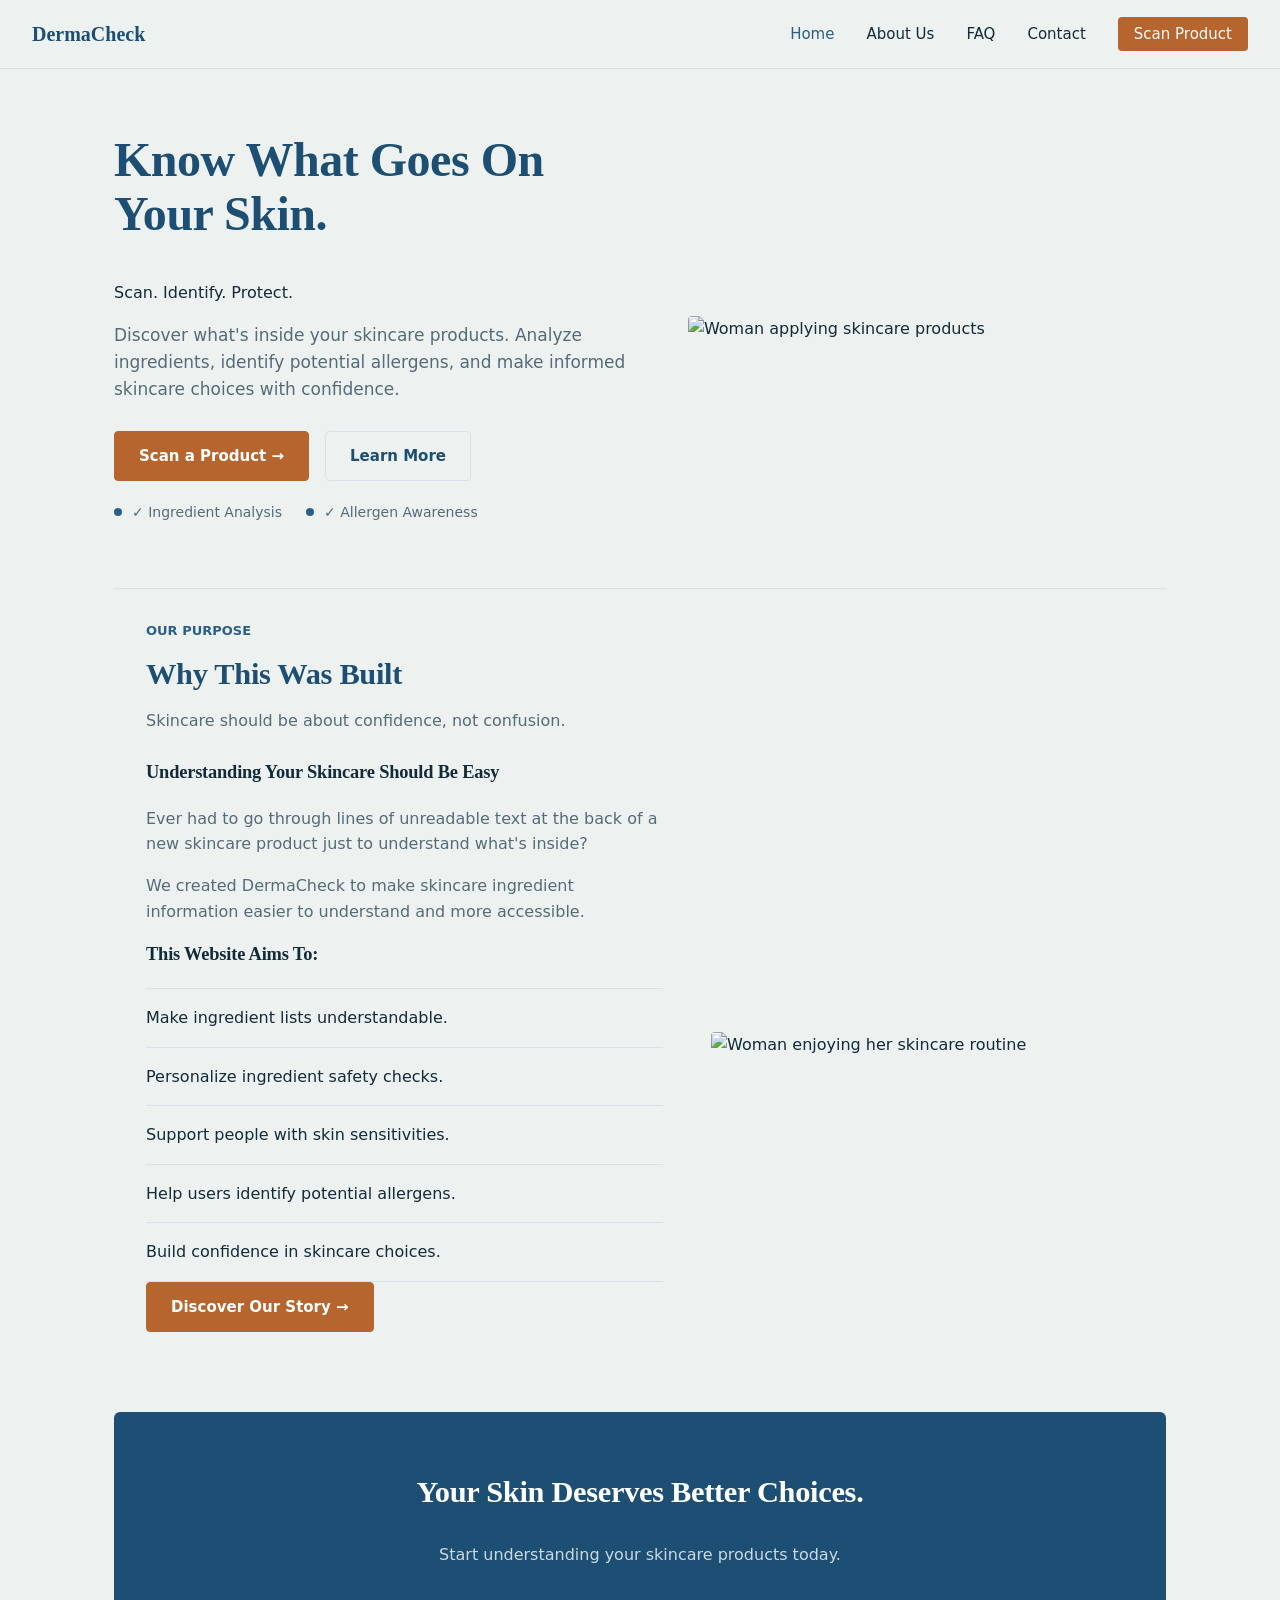
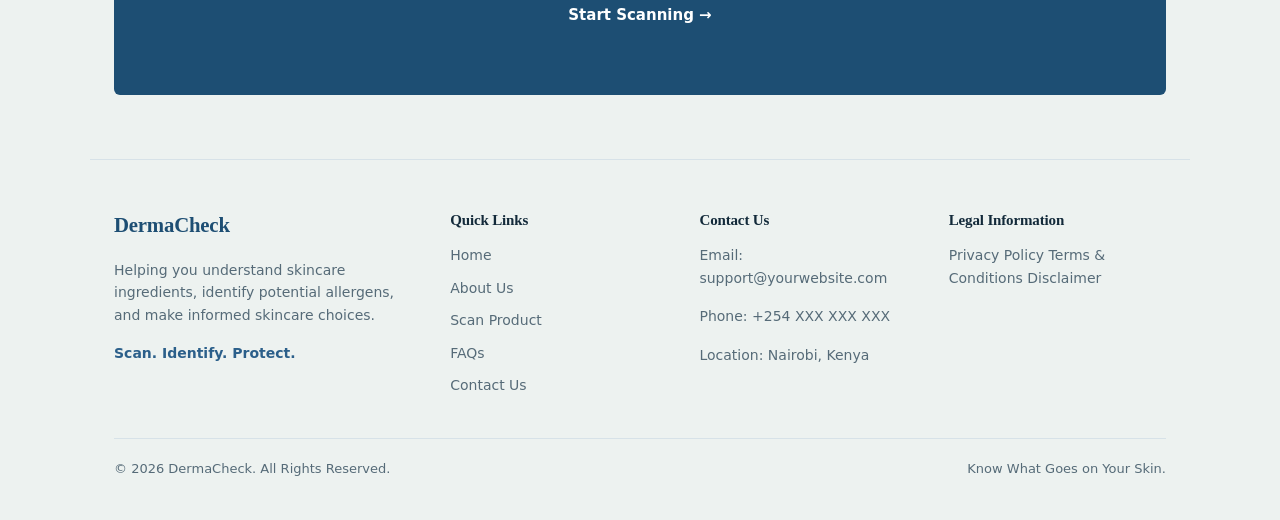
==== index.html @ c4ef2c35 "start project" ====
<!DOCTYPE html>
<html lang="en">
<head>
    <meta charset="UTF-8">
    <meta name="viewport" content="width=device-width, initial-scale=1.0">

    <meta name="description" content="DermaCheck helps you understand skincare ingredients and identify potential allergens.">
    <meta name="theme-color" content="#244d3c">

    <title>DermaCheck | Scan. Identify. Protect.</title>

    <link rel="icon" href="data:,">
    <link rel="stylesheet" href="style.css">
</head>

<body>

    <!-- Navigation -->
    <nav class="navbar">
        <a href="index.html" class="navbar__logo">DermaCheck</a>

        <button class="navbar__toggle"
                aria-label="Open navigation menu"
                aria-expanded="false"
                aria-controls="navbar-links">
            ☰
        </button>

        <ul class="navbar__links" id="navbar-links">
            <li><a href="index.html" class="active">Home</a></li>
            <li><a href="about_us.html">About Us</a></li>
            <li><a href="#faq">FAQ</a></li>
            <li><a href="#contact">Contact</a></li>
            <li><a href="scanner.html" class="nav-button">Scan Product</a></li>
        </ul>
    </nav>

    <main>

        <!-- Hero Section -->
        <section class="hero">
            <div class="hero__content">
                <h1>
                    Know What Goes
                    <span>On Your Skin.</span>
                </h1>

                <p class="hero__slogan">
                    Scan. Identify. Protect.
                </p>

                <p class="hero__description">
                    Discover what's inside your skincare products.
                    Analyze ingredients, identify potential allergens,
                    and make informed skincare choices with confidence.
                </p>

                <div class="hero__buttons">
                    <a href="scanner.html" class="btn btn-primary">
                        Scan a Product →
                    </a>

                    <a href="about_us.html" class="btn btn-secondary">
                        Learn More
                    </a>
                </div>

                <div class="hero__features">
                    <span>✓ Ingredient Analysis</span>
                    <span>✓ Allergen Awareness</span>
                </div>

            </div>

            <div class="hero__image">
                <img
                    src="https://images.unsplash.com/photo-1785581778868-79100f7fe56c?q=80&w=870&auto=format&fit=crop"
                    alt="Woman applying skincare products"
                    fetchpriority="high">
            </div>
        </section>


        <!-- Why This Was Built -->
        <section class="why-section" id="about">

            <div class="section-heading">
                <span class="section-tag">OUR PURPOSE</span>

                <h2>Why This Was Built</h2>

                <p>
                    Skincare should be about confidence, not confusion.
                </p>
            </div>

            <div class="purpose-card">

                <div class="purpose-content">

                    <h3>Understanding Your Skincare Should Be Easy</h3>

                    <p>
                        Ever had to go through lines of unreadable text
                        at the back of a new skincare product just to
                        understand what's inside?
                    </p>

                    <p>
                        We created DermaCheck to make skincare ingredient
                        information easier to understand and more accessible.
                    </p>

                    <h3>This Website Aims To:</h3>

                    <ul class="purpose-list">
                        <li>Make ingredient lists understandable.</li>
                        <li>Personalize ingredient safety checks.</li>
                        <li>Support people with skin sensitivities.</li>
                        <li>Help users identify potential allergens.</li>
                        <li>Build confidence in skincare choices.</li>
                    </ul>

                    <a href="about_us.html" class="btn btn-primary">
                        Discover Our Story →
                    </a>

                </div>

                <div class="purpose-image">
                    <img
                        src="https://images.unsplash.com/photo-1785581778868-79100f7fe56c?q=80&w=870&auto=format&fit=crop"
                        alt="Woman enjoying her skincare routine"
                        loading="lazy">
                </div>

            </div>
        </section>


        <!-- Call to Action -->
        <section class="cta-section">
            <h2>Your Skin Deserves Better Choices.</h2>

            <p>
                Start understanding your skincare products today.
            </p>

            <a href="scanner.html" class="btn cta-button">
                Start Scanning →
            </a>
        </section>

    </main>


    <!-- Footer -->
    <footer class="footer" id="contact">

        <div class="footer-container">

            <div class="footer-about">
                <h2>DermaCheck</h2>

                <p>
                    Helping you understand skincare ingredients,
                    identify potential allergens, and make
                    informed skincare choices.
                </p>

                <p class="footer-slogan">
                    Scan. Identify. Protect.
                </p>
            </div>


            <div class="footer-links">
                <h3>Quick Links</h3>
              <ul>                
                <li><a href="index.html">Home</a></li>
                <li><a href="about_us.html">About Us</a></li>
                <li><a href="scanner.html">Scan Product</a></li>
                <li><a href="#faq">FAQs</a></li>
                <li><a href="contact.html">Contact Us</a></li>
              </ul>
            </div>


            <div class="footer-contact">
                <h3>Contact Us</h3>

                <p>Email: support@yourwebsite.com</p>
                <p>Phone: +254 XXX XXX XXX</p>
                <p>Location: Nairobi, Kenya</p>
            </div>


            <div class="footer-legal">
                <h3>Legal Information</h3>

                <a href="privacy.html">Privacy Policy</a>
                <a href="terms.html">Terms & Conditions</a>
                <a href="disclaimer.html">Disclaimer</a>
            </div>

        </div>

        <div class="footer-bottom">

            <p>
                &copy; 2026 DermaCheck. All Rights Reserved.
            </p>

            <p>
                Know What Goes on Your Skin.
            </p>

        </div>

    </footer>


    <script src="app.js"></script>

</body>
</html>
---- style.css ----
/* DermaCheck — blue-led palette, label/ingredient-list layout motif. */

:root {
  --paper: #EDF2F0;
  --ink: #132A3A;
  --deep: #1D4E73;
  --blue: #2B5F8A;
  --bone: #D7E2E8;
  --muted: #566B78;
  --clay: #B5652D;
  --clay-dark: #8F4E21;
  --ok: #1e6b3a;
  --error: #a4161a;
  --focus: #1a5fb4;
}

* {
  box-sizing: border-box;
}

body {
  margin: 0;
  font-family: 'Inter', system-ui, sans-serif;
  line-height: 1.6;
  background: var(--paper);
  color: var(--ink);
}

h1, h2, h3 {
  font-family: 'Fraunces', 'Source Serif 4', Georgia, serif;
  color: var(--deep);
  font-weight: 600;
  letter-spacing: -0.01em;
  margin-top: 0;
}

h1 { font-size: clamp(2.1rem, 4.5vw, 3rem); line-height: 1.12; }
h2 { font-size: clamp(1.5rem, 3vw, 1.9rem); }
h3 { font-size: 1.15rem; color: var(--ink); }

p { margin: 0 0 1rem; }

a { color: var(--blue); }

/* Hidden until a keyboard user presses Tab */
.skip-link {
  position: absolute;
  left: -999px;
  top: 0;
  background: #fff;
  color: var(--deep);
  padding: 0.75rem 1rem;
  z-index: 2000;
}

.skip-link:focus {
  left: 1rem;
  top: 1rem;
}

/* Keyboard users must always see where they are */
a:focus-visible,
button:focus-visible,
input:focus-visible,
select:focus-visible {
  outline: 3px solid var(--focus);
  outline-offset: 2px;
}

/* ---------- Navbar ---------- */

.navbar {
  display: flex;
  align-items: center;
  justify-content: space-between;
  padding: 18px 32px;
  background: var(--paper);
  border-bottom: 1px solid var(--bone);
  position: sticky;
  top: 0;
  z-index: 1000;
}

.navbar__logo {
  font-family: 'Fraunces', serif;
  font-size: 20px;
  font-weight: 600;
  color: var(--deep);
  text-decoration: none;
}

.navbar__links {
  display: flex;
  align-items: center;
  gap: 32px;
  list-style: none;
  margin: 0;
  padding: 0;
}

.navbar__links a {
  text-decoration: none;
  color: var(--ink);
  font-size: 15px;
  font-weight: 500;
}

.navbar__links a:hover,
.navbar__links a.active {
  color: var(--blue);
}

.navbar__links a.nav-button {
  background: var(--clay);
  color: #fff;
  padding: 8px 16px;
  border-radius: 4px;
}

.navbar__links a.nav-button:hover {
  background: var(--clay-dark);
  color: #fff;
}

.navbar__toggle {
  display: none;
  background: none;
  border: none;
  font-size: 24px;
  cursor: pointer;
  color: var(--ink);
}

@media (max-width: 768px) {
  .navbar__links {
    display: none;
    position: absolute;
    top: 64px;
    left: 0;
    right: 0;
    background: var(--paper);
    flex-direction: column;
    align-items: center;
    gap: 16px;
    padding: 24px 0;
    border-bottom: 1px solid var(--bone);
  }

  .navbar__links.active {
    display: flex;
  }

  .navbar__toggle {
    display: block;
  }
}

/* ---------- Layout shell ---------- */

main, footer {
  max-width: 1100px;
  margin: 0 auto;
  padding: 0 24px;
}

/* ---------- Hero ---------- */

.hero {
  display: grid;
  grid-template-columns: 1.1fr 1fr;
  gap: 48px;
  align-items: center;
  padding: 64px 0;
}

.hero__highlight {
  color: var(--blue);
}

.hero__description {
  color: var(--muted);
  font-size: 17px;
  max-width: 34rem;
}

.hero__image img {
  width: 100%;
  height: auto;
  border-radius: 4px;
  display: block;
}

.hero__buttons {
  display: flex;
  align-items: center;
  gap: 16px;
  margin: 28px 0 20px;
  flex-wrap: wrap;
}

.btn {
  display: inline-block;
  padding: 12px 24px;
  border-radius: 4px;
  text-decoration: none;
  font-size: 15px;
  font-weight: 600;
  transition: background-color 0.2s ease, color 0.2s ease, border-color 0.2s ease;
}

.btn-primary {
  background: var(--clay);
  color: #fff;
  border: 1px solid var(--clay);
}

.btn-primary:hover {
  background: var(--clay-dark);
  border-color: var(--clay-dark);
}

.btn-secondary {
  background: transparent;
  color: var(--deep);
  border: 1px solid var(--bone);
}

.btn-secondary:hover {
  border-color: var(--blue);
  color: var(--blue);
}


.hero__features {
  display: flex;
  gap: 24px;
  flex-wrap: wrap;
}

.hero__features span {
  color: var(--muted);
  font-size: 14px;
  font-weight: 500;
  padding-left: 18px;
  position: relative;
}

.hero__features span::before {
  content: '';
  position: absolute;
  left: 0;
  top: 0.45em;
  width: 8px;
  height: 8px;
  border-radius: 50%;
  background: var(--blue);
}

@media (max-width: 768px) {
  .hero {
    grid-template-columns: 1fr;
    padding: 40px 0;
  }
  .hero__image { order: -1; }
}

/* ---------- Why this was built ---------- */

.why-section {
  padding: 48px 0 64px;
  border-top: 1px solid var(--bone);
}

.section-tag {
  display: block;
  color: var(--blue);
  font-size: 13px;
  font-weight: 600;
  margin-bottom: 8px;
}

.purpose-card {
  display: grid;
  grid-template-columns: 1.1fr 0.9fr;
  gap: 48px;
  align-items: center;
  margin-bottom: 48px;
}

.purpose-content p {
  color: var(--muted);
}

.link-arrow {
  display: inline-block;
  color: var(--deep);
  font-weight: 600;
  text-decoration: none;
  border-bottom: 1px solid var(--blue);
  padding-bottom: 2px;
}

.link-arrow:hover { color: var(--blue); }

.purpose-image img {
  width: 100%;
  height: auto;
  border-radius: 4px;
  display: block;
}

@media (max-width: 768px) {
  .purpose-card {
    grid-template-columns: 1fr;
  }
  .purpose-image { order: -1; }
}

/* List styled like an ingredient label, not a card grid */
.purpose-list-wrap {
  max-width: 640px;
}

.purpose-list {
  list-style: none;
  margin: 16px 0 0;
  padding: 0;
}

.purpose-list li {
  display: flex;
  align-items: baseline;
  gap: 20px;
  padding: 16px 0;
  border-bottom: 1px solid var(--bone);
  color: var(--ink);
}

.purpose-list li:first-child {
  border-top: 1px solid var(--bone);
}

.purpose-list__num {
  font-family: 'Fraunces', serif;
  color: var(--blue);
  font-size: 15px;
  min-width: 28px;
}

/* ---------- Call to action ---------- */

.cta-section {
  background: var(--deep);
  color: #fff;
  text-align: center;
  padding: 56px 24px;
  border-radius: 6px;
  margin: 0 auto 64px;
  max-width: 1100px;
}

.cta-section h2 {
  color: #fff;
}

.cta-section p {
  color: #CBD9E2;
  margin-bottom: 24px;
}

.cta-section .btn-primary {
  background: var(--clay);
  border-color: var(--clay);
}

.cta-section .btn-primary:hover {
  background: var(--clay-dark);
  border-color: var(--clay-dark);
}

.cta-section a{
  color: #fff;
}

.cta-section a:hover {
  color: #2B5F8A;
}
/* ---------- Footer ---------- */

.footer {
  border-top: 1px solid var(--bone);
  padding-top: 48px;
  padding-bottom: 24px;
  color: var(--muted);
  font-size: 14px;
}

.footer-container {
  display: grid;
  grid-template-columns: 1.4fr 1fr 1fr 1fr;
  gap: 32px;
  padding-bottom: 32px;
}

.footer h2 {
  font-size: 1.3rem;
}

.footer h3 {
  font-size: 15px;
  color: var(--ink);
  margin-bottom: 12px;
}

.footer-slogan {
  color: var(--blue);
  font-weight: 600;
}

.footer-links ul,
.footer-legal ul {
  list-style: none;
  margin: 0;
  padding: 0;
}

.footer-links li,
.footer-legal li {
  margin-bottom: 10px;
}

.footer-links a,
.footer-legal a,
.footer-bottom a {
  text-decoration: none;
  color: var(--muted);
  font-size: 14px;
}

.footer-links a:hover,
.footer-legal a:hover,
.footer-bottom a:hover {
  color: var(--blue);
}

.footer-bottom {
  border-top: 1px solid var(--bone);
  padding-top: 20px;
  display: flex;
  justify-content: space-between;
  flex-wrap: wrap;
  gap: 8px;
  font-size: 13px;
}

@media (max-width: 768px) {
  .footer-container {
    grid-template-columns: 1fr 1fr;
  }
}

@media (max-width: 500px) {
  .footer-container {
    grid-template-columns: 1fr;
  }
  .footer-bottom {
    flex-direction: column;
  }
}

/* ---------- Status messages (kept from original, re-themed) ---------- */

.status {
  min-height: 1.6em;
  font-weight: bold;
}

.status[data-kind='loading'],
.status[data-kind='empty'] {
  color: var(--muted);
}

.status[data-kind='ok'] {
  color: var(--ok);
}

.status[data-kind='error'] {
  color: var(--error);
}

#question {
  width: 100%;
  max-width: 32rem;
}

/* ---------- About page ---------- */

.page-header {
  max-width: 1100px;
  margin: 0 auto;
  padding: 56px 24px 32px;
}

.page-header__lede {
  color: var(--muted);
  font-size: 17px;
}

.about-intro {
  max-width: 1100px;
  margin: 0 auto;
  padding: 16px 24px 48px;
  display: grid;
  grid-template-columns: repeat(3, 1fr);
  gap: 32px;
}

.about-intro__item {
  border-left: 2px solid var(--blue);
  padding-left: 20px;
}

.about-intro__item h2 {
  font-size: 1.2rem;
  margin-bottom: 10px;
}

.about-intro__item .note {
  color: var(--muted);
  font-size: 14.5px;
}

@media (max-width: 860px) {
  .about-intro {
    grid-template-columns: 1fr;
  }
}

/* Why-choose-us section wrapper on this page (section itself, not .features-container) */
.why-choose-us {
  max-width: 1100px;
  margin: 0 auto;
  padding: 48px 24px;
  border-top: 1px solid var(--bone);
  text-align: left;
  background: none;
}

.section-heading {
  max-width: 640px;
  margin-bottom: 8px;
}

.section-heading h2 {
  margin: 6px 0 10px;
}

.section-heading p {
  color: var(--muted);
  margin: 0 0 24px;
}

.about-closing {
  max-width: 760px;
  margin: 0 auto;
  padding: 48px 24px 72px;
  text-align: center;
}

.about-closing p {
  color: var(--muted);
  font-style: italic;
  margin-bottom: 24px;
}

/* ---------- Why choose us: card grid ---------- */

.features-container {
  display: grid;
  grid-template-columns: repeat(4, 1fr);
  gap: 24px;
}

.feature-card {
  background: #fff;
  border: 1px solid var(--bone);
  border-radius: 8px;
  padding: 28px 22px;
  transition: border-color 0.2s ease, transform 0.2s ease;
}

.feature-card:hover {
  border-color: var(--blue);
  transform: translateY(-4px);
}

.feature-icon {
  width: 44px;
  height: 44px;
  border-radius: 50%;
  background: var(--paper);
  border: 1px solid var(--bone);
  display: flex;
  align-items: center;
  justify-content: center;
  font-size: 20px;
  margin-bottom: 16px;
}

.feature-card h3 {
  font-size: 17px;
  margin-bottom: 8px;
}

.feature-card p {
  color: var(--muted);
  font-size: 14px;
  margin-bottom: 0;
}

@media (max-width: 900px) {
  .features-container {
    grid-template-columns: repeat(2, 1fr);
  }
}

@media (max-width: 550px) {
  .features-container {
    grid-template-columns: 1fr;
  }
}

/* ---------- How it works ---------- */

.how-it-works {
  max-width: 1100px;
  margin: 0 auto;
  padding: 48px 24px 64px;
  text-align: center;
  border-top: 1px solid var(--bone);
}

.how-it-works__eyebrow {
  margin: 0;
  color: var(--blue);
  font-size: 13px;
  font-weight: 600;
}

.how-it-works__title {
  margin: 6px 0 0;
}

.steps {
  display: flex;
  align-items: flex-start;
  justify-content: center;
  margin-top: 40px;
  gap: 0;
}

.step {
  display: flex;
  flex-direction: column;
  align-items: center;
  text-align: center;
  width: 260px;
  gap: 12px;
}

.step__num {
  width: 48px;
  height: 48px;
  border-radius: 50%;
  display: flex;
  align-items: center;
  justify-content: center;
  font-family: 'Fraunces', serif;
  font-size: 19px;
  font-weight: 600;
  color: #fff;
  background: var(--deep);
  flex-shrink: 0;
}

.step__title {
  font-size: 17px;
  margin: 0;
}

.step__desc {
  font-size: 14px;
  color: var(--muted);
  margin: 0;
}

.connector {
  flex: 1;
  height: 1px;
  background: var(--bone);
  margin-top: 24px;
  min-width: 24px;
}

@media (max-width: 768px) {
  .steps {
    flex-direction: column;
    align-items: center;
    gap: 28px;
  }
  .connector {
    display: none;
  }
}

.why-section {
  padding: 2rem;
}
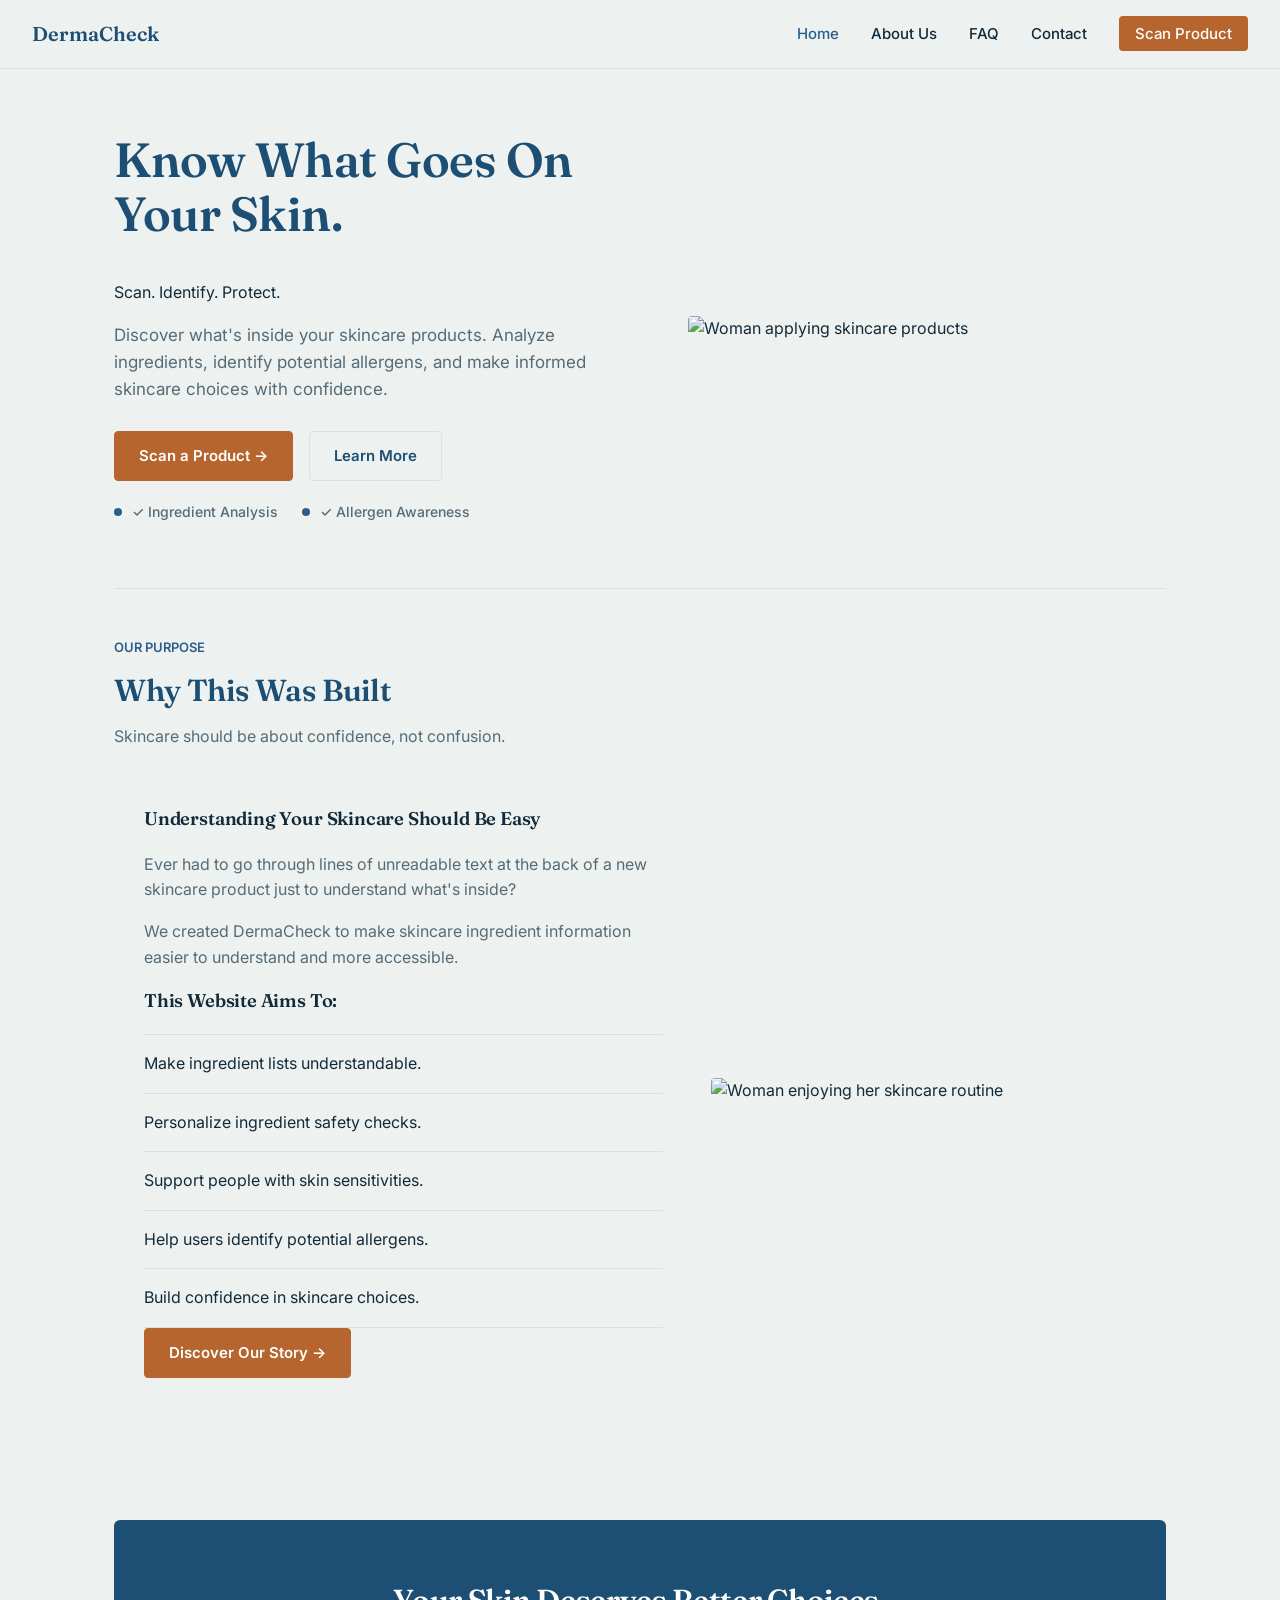
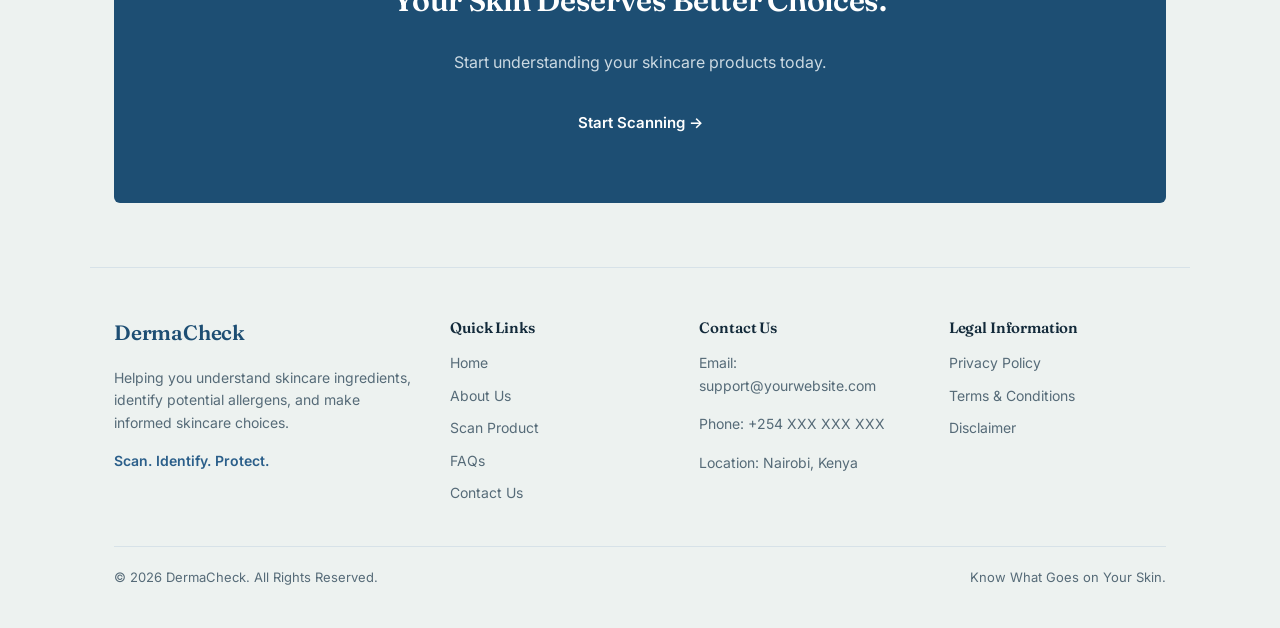
==== commit 31f13a47: "create the webpages" ====
--- a/index.html
+++ b/index.html
@@ -11,6 +11,9 @@
     <title>DermaCheck | Scan. Identify. Protect.</title>
 
     <link rel="icon" href="data:,">
+    <link rel="preconnect" href="https://fonts.googleapis.com">
+    <link rel="preconnect" href="https://fonts.gstatic.com" crossorigin>
+    <link href="https://fonts.googleapis.com/css2?family=Fraunces:wght@500;600&family=Inter:wght@400;500;600&display=swap" rel="stylesheet">
     <link rel="stylesheet" href="style.css">
 </head>
 
@@ -30,9 +33,9 @@
         <ul class="navbar__links" id="navbar-links">
             <li><a href="index.html" class="active">Home</a></li>
             <li><a href="about_us.html">About Us</a></li>
-            <li><a href="#faq">FAQ</a></li>
-            <li><a href="#contact">Contact</a></li>
-            <li><a href="scanner.html" class="nav-button">Scan Product</a></li>
+            <li><a href="faq.html">FAQ</a></li>
+            <li><a href="contacts.html">Contact</a></li>
+            <li><a href="scan_product.html" class="nav-button">Scan Product</a></li>
         </ul>
     </nav>
 
@@ -41,10 +44,7 @@
         <!-- Hero Section -->
         <section class="hero">
             <div class="hero__content">
-                <h1>
-                    Know What Goes
-                    <span>On Your Skin.</span>
-                </h1>
+                <h1>Know What Goes On Your Skin.</h1>
 
                 <p class="hero__slogan">
                     Scan. Identify. Protect.
@@ -57,7 +57,7 @@
                 </p>
 
                 <div class="hero__buttons">
-                    <a href="scanner.html" class="btn btn-primary">
+                    <a href="scan_product.html" class="btn btn-primary">
                         Scan a Product →
                     </a>
 
@@ -87,33 +87,19 @@
 
             <div class="section-heading">
                 <span class="section-tag">OUR PURPOSE</span>
-
                 <h2>Why This Was Built</h2>
-
-                <p>
-                    Skincare should be about confidence, not confusion.
-                </p>
-            </div>
-
+                <p> Skincare should be about confidence, not confusion.</p>
+            </div>
             <div class="purpose-card">
-
                 <div class="purpose-content">
-
                     <h3>Understanding Your Skincare Should Be Easy</h3>
-
                     <p>
                         Ever had to go through lines of unreadable text
                         at the back of a new skincare product just to
                         understand what's inside?
                     </p>
-
-                    <p>
-                        We created DermaCheck to make skincare ingredient
-                        information easier to understand and more accessible.
-                    </p>
-
+                    <p>We created DermaCheck to make skincare ingredient information easier to understand and more accessible.</p>
                     <h3>This Website Aims To:</h3>
-
                     <ul class="purpose-list">
                         <li>Make ingredient lists understandable.</li>
                         <li>Personalize ingredient safety checks.</li>
@@ -121,16 +107,12 @@
                         <li>Help users identify potential allergens.</li>
                         <li>Build confidence in skincare choices.</li>
                     </ul>
-
-                    <a href="about_us.html" class="btn btn-primary">
-                        Discover Our Story →
-                    </a>
-
+                    <a href="about_us.html" class="btn btn-primary">Discover Our Story →</a>
                 </div>
 
                 <div class="purpose-image">
                     <img
-                        src="https://images.unsplash.com/photo-1785581778868-79100f7fe56c?q=80&w=870&auto=format&fit=crop"
+                        src="https://images.unsplash.com/photo-1552046122-03184de85e08?w=600&auto=format&fit=crop&q=60&ixlib=rb-4.1.0&ixid=NHwxMjA3fDA%3D"
                         alt="Woman enjoying her skincare routine"
                         loading="lazy">
                 </div>
@@ -142,14 +124,8 @@
         <!-- Call to Action -->
         <section class="cta-section">
             <h2>Your Skin Deserves Better Choices.</h2>
-
-            <p>
-                Start understanding your skincare products today.
-            </p>
-
-            <a href="scanner.html" class="btn cta-button">
-                Start Scanning →
-            </a>
+            <p>Start understanding your skincare products today.</p>
+            <a href="scan_product.html" class="btn cta-button"> Start Scanning →</a>
         </section>
 
     </main>
@@ -198,10 +174,11 @@
 
             <div class="footer-legal">
                 <h3>Legal Information</h3>
-
-                <a href="privacy.html">Privacy Policy</a>
-                <a href="terms.html">Terms & Conditions</a>
-                <a href="disclaimer.html">Disclaimer</a>
+                <ul>
+                  <li><a href="privacy.html">Privacy Policy</a></li>
+                  <li><a href="terms.html">Terms & Conditions</a></li>
+                  <li><a href="disclaimer.html">Disclaimer</a></li>
+                </ul>
             </div>
 
         </div>
--- a/style.css
+++ b/style.css
@@ -230,7 +230,6 @@
   color: var(--blue);
 }
 
-
 .hero__features {
   display: flex;
   gap: 24px;
@@ -285,6 +284,7 @@
   gap: 48px;
   align-items: center;
   margin-bottom: 48px;
+  padding: 30px;
 }
 
 .purpose-content p {
@@ -379,12 +379,13 @@
 }
 
 .cta-section a{
-  color: #fff;
+  color:  #fff;
 }
 
 .cta-section a:hover {
-  color: #2B5F8A;
-}
+  color:  #398bc9;
+}
+
 /* ---------- Footer ---------- */
 
 .footer {
@@ -713,6 +714,301 @@
   }
 }
 
-.why-section {
-  padding: 2rem;
+/* ---------- FAQ page ---------- */
+
+.faq-section {
+  max-width: 760px;
+  margin: 0 auto;
+  padding: 16px 24px 72px;
+}
+
+.faq-list {
+  list-style: none;
+  margin: 0;
+  padding: 0;
+}
+
+.faq-item {
+  border: 1px solid var(--bone);
+  border-radius: 8px;
+  margin-bottom: 12px;
+  background: #fff;
+  transition: border-color 0.15s ease, box-shadow 0.15s ease, opacity 0.15s ease;
+}
+
+.faq-item.is-dragging {
+  opacity: 0.4;
+}
+
+.faq-item.drag-over {
+  border-color: var(--blue);
+  box-shadow: 0 0 0 1px var(--blue);
+}
+
+.faq-item__row {
+  display: flex;
+  align-items: center;
+}
+
+.faq-drag-handle {
+  background: none;
+  border: none;
+  color: var(--muted);
+  cursor: grab;
+  padding: 16px 8px 16px 16px;
+  display: flex;
+  align-items: center;
+  touch-action: none;
+}
+
+.faq-drag-handle:hover {
+  color: var(--blue);
+}
+
+.faq-drag-handle:active {
+  cursor: grabbing;
+}
+
+.faq-question {
+  flex: 1;
+  display: flex;
+  align-items: center;
+  justify-content: space-between;
+  gap: 12px;
+  background: none;
+  border: none;
+  text-align: left;
+  font-family: 'Inter', sans-serif;
+  font-size: 15px;
+  font-weight: 500;
+  color: var(--ink);
+  padding: 16px 16px 16px 4px;
+  cursor: pointer;
+}
+
+.faq-chevron {
+  flex-shrink: 0;
+  color: var(--blue);
+  transition: transform 0.2s ease;
+}
+
+.faq-question[aria-expanded='true'] .faq-chevron {
+  transform: rotate(180deg);
+}
+
+.faq-answer {
+  max-height: 0;
+  overflow: hidden;
+  transition: max-height 0.25s ease;
+}
+
+.faq-answer p {
+  color: var(--muted);
+  font-size: 14px;
+  margin: 0;
+  padding: 0 16px 18px 44px;
+}
+
+/* ---------- Allergen checker page ---------- */
+
+.sr-only {
+  position: absolute;
+  width: 1px;
+  height: 1px;
+  overflow: hidden;
+  clip: rect(0, 0, 0, 0);
+  white-space: nowrap;
+}
+
+.allergen-picker,
+.allergen-check,
+.allergen-reference {
+  max-width: 800px;
+  margin: 0 auto;
+  padding: 32px 24px;
+  border-top: 1px solid var(--bone);
+}
+
+.allergen-picker h2,
+.allergen-check h2,
+.allergen-reference h2 {
+  font-size: 1.3rem;
+}
+
+.allergen-grid {
+  display: flex;
+  flex-wrap: wrap;
+  gap: 10px;
+  margin: 16px 0 20px;
+}
+
+.allergen-chip {
+  background: #fff;
+  border: 1px solid var(--bone);
+  border-radius: 999px;
+  padding: 9px 18px;
+  font-size: 14px;
+  font-weight: 500;
+  color: var(--ink);
+  cursor: pointer;
+  transition: border-color 0.15s ease, background-color 0.15s ease, color 0.15s ease;
+}
+
+.allergen-chip:hover {
+  border-color: var(--blue);
+}
+
+.allergen-chip.is-selected {
+  background: var(--deep);
+  border-color: var(--deep);
+  color: #fff;
+}
+
+#ingredient-input {
+  width: 100%;
+  max-width: 100%;
+  font-family: 'Inter', sans-serif;
+  font-size: 14px;
+  padding: 12px 14px;
+  border: 1px solid var(--bone);
+  border-radius: 6px;
+  resize: vertical;
+  margin-bottom: 16px;
+  color: var(--ink);
+  background: #fff;
+}
+
+.check-result {
+  margin-top: 20px;
+}
+
+.check-result__empty {
+  color: var(--muted);
+  font-size: 14px;
+}
+
+.check-result__ok {
+  color: var(--ok);
+  font-weight: 600;
+}
+
+.check-result__warning {
+  color: var(--clay-dark);
+  font-weight: 600;
+  margin-bottom: 8px;
+}
+
+.check-result__list {
+  margin: 0;
+  padding-left: 20px;
+  color: var(--ink);
+  font-size: 14px;
+}
+
+.check-result__list li {
+  margin-bottom: 6px;
+}
+
+.allergen-reference__list {
+  list-style: none;
+  margin: 20px 0 0;
+  padding: 0;
+  display: grid;
+  gap: 16px;
+}
+
+.allergen-reference__item {
+  border: 1px solid var(--bone);
+  border-radius: 8px;
+  padding: 18px 20px;
+  background: #fff;
+}
+
+.allergen-reference__item h3 {
+  font-size: 16px;
+  margin-bottom: 6px;
+}
+
+.allergen-reference__found {
+  font-size: 13px;
+  color: var(--ink);
+  margin-bottom: 4px;
+}
+
+.allergen-reference__reaction {
+  font-size: 13px;
+  color: var(--muted);
+  margin: 0;
+}
+
+/* ---------- Contact page ---------- */
+
+.contact-section {
+  max-width: 900px;
+  margin: 0 auto;
+  padding: 16px 24px 72px;
+  display: grid;
+  grid-template-columns: 1.3fr 1fr;
+  gap: 48px;
+}
+
+.contact-form h2,
+.contact-details h2 {
+  font-size: 1.15rem;
+  margin-bottom: 16px;
+}
+
+.contact-form label {
+  display: block;
+  font-size: 14px;
+  font-weight: 500;
+  color: var(--ink);
+  margin: 14px 0 6px;
+}
+
+.contact-form input,
+.contact-form textarea {
+  width: 100%;
+  font-family: 'Inter', sans-serif;
+  font-size: 14px;
+  padding: 10px 12px;
+  border: 1px solid var(--bone);
+  border-radius: 6px;
+  color: var(--ink);
+  background: #fff;
+}
+
+.contact-form textarea {
+  resize: vertical;
+}
+
+.contact-form .btn {
+  margin-top: 20px;
+}
+
+.contact-details {
+  border-left: 2px solid var(--blue);
+  padding-left: 24px;
+}
+
+.contact-details p {
+  color: var(--muted);
+  font-size: 14px;
+  margin-bottom: 10px;
+}
+
+.contact-details strong {
+  color: var(--ink);
+}
+
+@media (max-width: 700px) {
+  .contact-section {
+    grid-template-columns: 1fr;
+  }
+  .contact-details {
+    border-left: none;
+    border-top: 1px solid var(--bone);
+    padding-left: 0;
+    padding-top: 24px;
+  }
 }
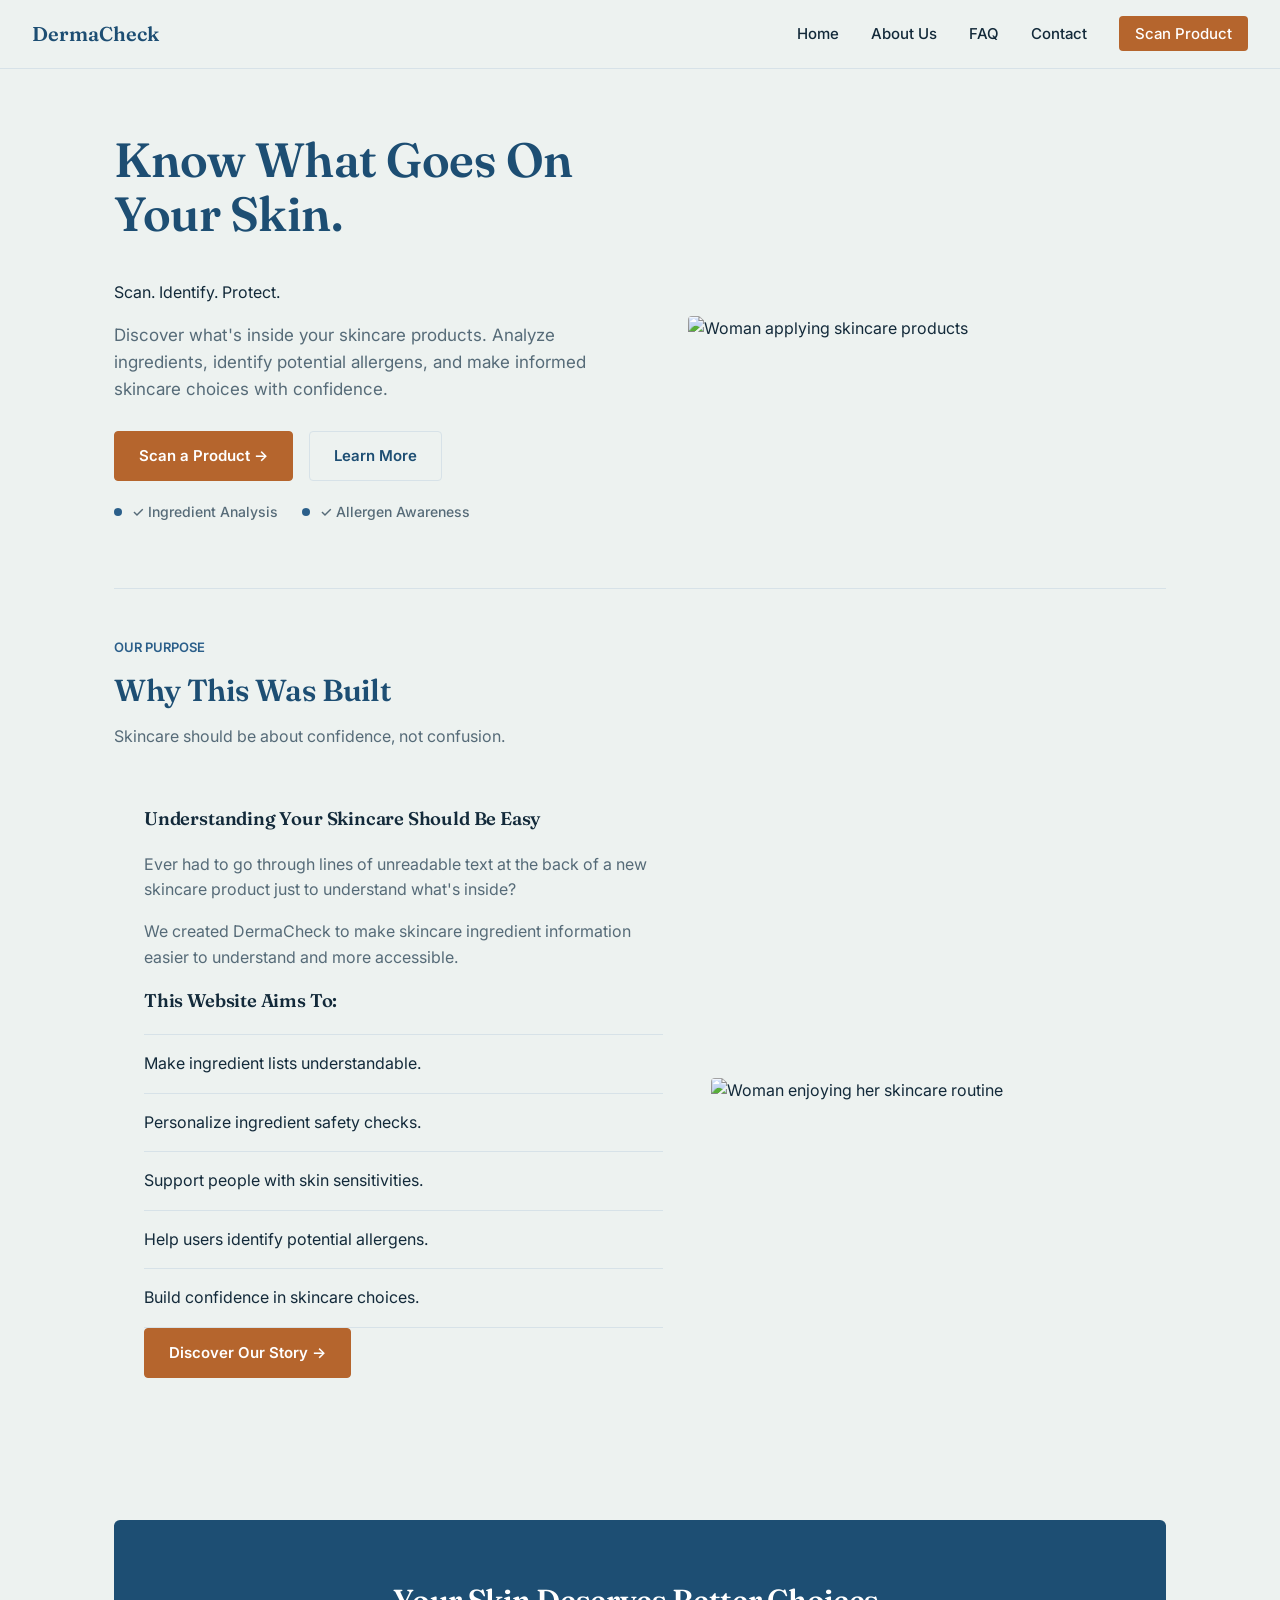
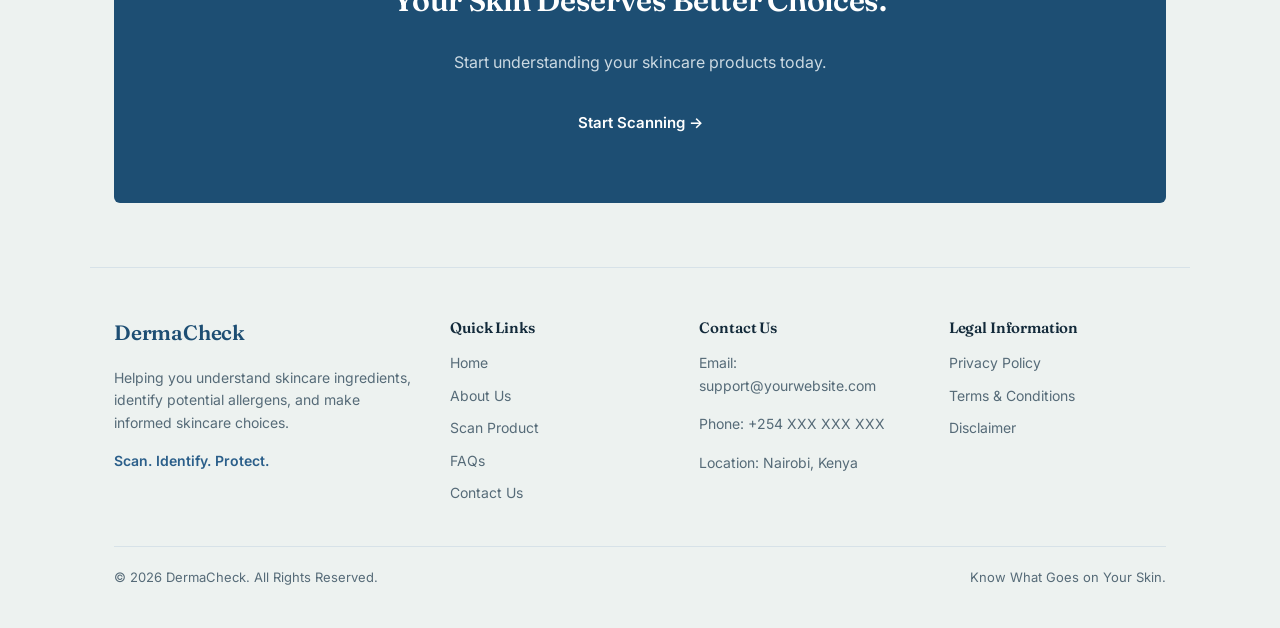
==== commit f867696b: "create a navigation bar" ====
--- a/index.html
+++ b/index.html
@@ -31,7 +31,7 @@
         </button>
 
         <ul class="navbar__links" id="navbar-links">
-            <li><a href="index.html" class="active">Home</a></li>
+            <li><a href="index.html">Home</a></li>
             <li><a href="about_us.html">About Us</a></li>
             <li><a href="faq.html">FAQ</a></li>
             <li><a href="contacts.html">Contact</a></li>
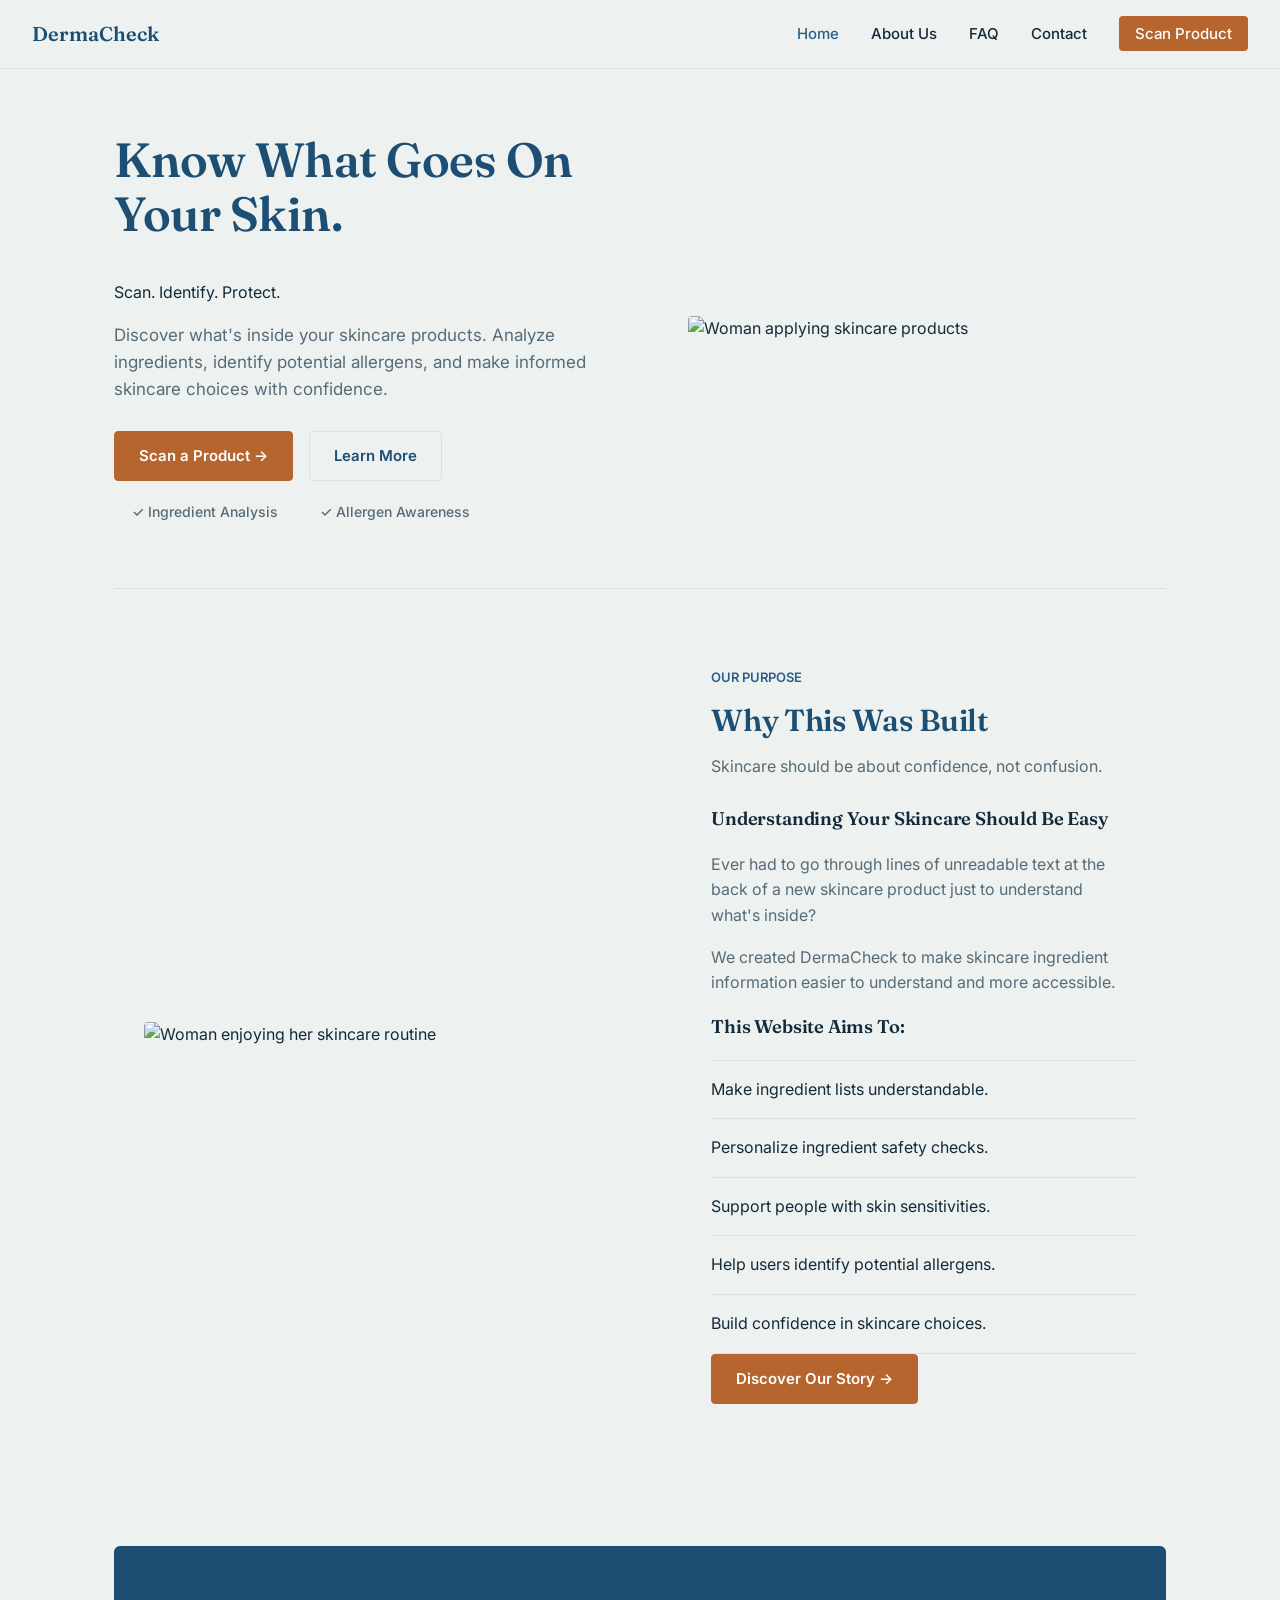
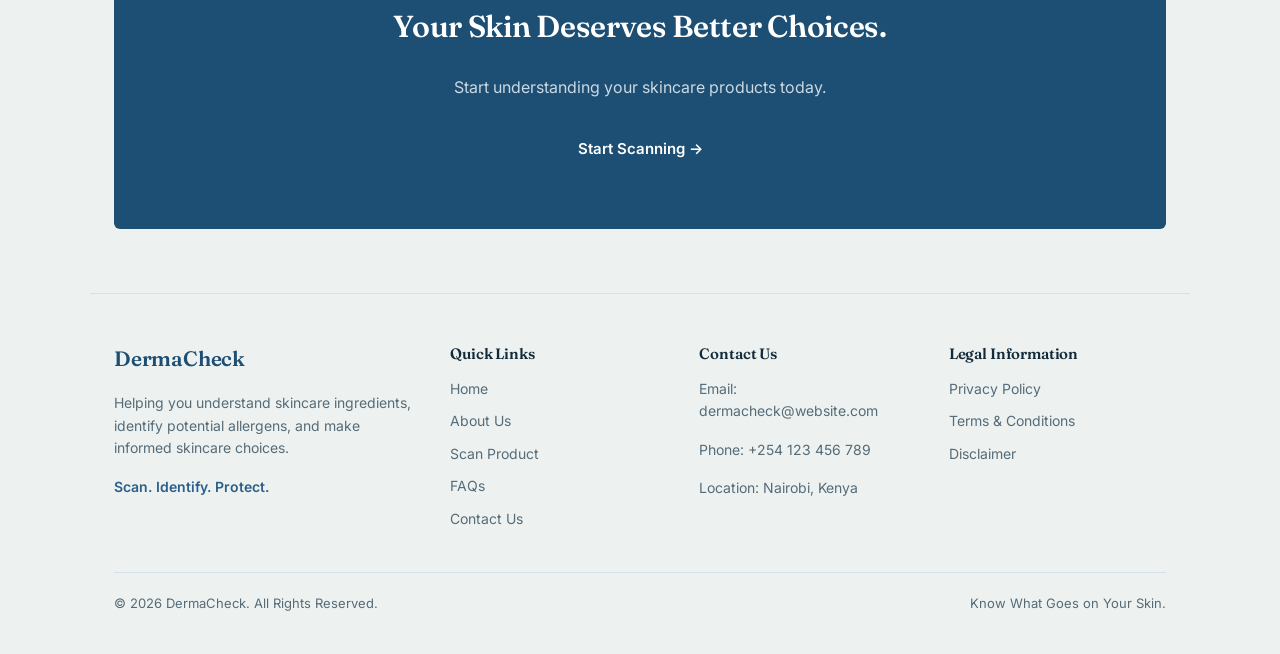
==== commit 8ea7dde4: "fix layout" ====
--- a/index.html
+++ b/index.html
@@ -31,7 +31,7 @@
         </button>
 
         <ul class="navbar__links" id="navbar-links">
-            <li><a href="index.html">Home</a></li>
+            <li><a href="index.html" class="active">Home</a></li>
             <li><a href="about_us.html">About Us</a></li>
             <li><a href="faq.html">FAQ</a></li>
             <li><a href="contacts.html">Contact</a></li>
@@ -66,7 +66,7 @@
                     </a>
                 </div>
 
-                <div class="hero__features">
+                <div id="hero__features">
                     <span>✓ Ingredient Analysis</span>
                     <span>✓ Allergen Awareness</span>
                 </div>
@@ -84,14 +84,19 @@
 
         <!-- Why This Was Built -->
         <section class="why-section" id="about">
-
+            <div class="purpose-card">
+                <div class="purpose-image">
+                    <img
+                        src="https://images.unsplash.com/photo-1552046122-03184de85e08?w=600&auto=format&fit=crop&q=60&ixlib=rb-4.1.0&ixid=NHwxMjA3fDA%3D"
+                        alt="Woman enjoying her skincare routine"
+                        loading="lazy">
+            </div>
+                <div class="purpose-content">
             <div class="section-heading">
                 <span class="section-tag">OUR PURPOSE</span>
                 <h2>Why This Was Built</h2>
                 <p> Skincare should be about confidence, not confusion.</p>
             </div>
-            <div class="purpose-card">
-                <div class="purpose-content">
                     <h3>Understanding Your Skincare Should Be Easy</h3>
                     <p>
                         Ever had to go through lines of unreadable text
@@ -109,14 +114,6 @@
                     </ul>
                     <a href="about_us.html" class="btn btn-primary">Discover Our Story →</a>
                 </div>
-
-                <div class="purpose-image">
-                    <img
-                        src="https://images.unsplash.com/photo-1552046122-03184de85e08?w=600&auto=format&fit=crop&q=60&ixlib=rb-4.1.0&ixid=NHwxMjA3fDA%3D"
-                        alt="Woman enjoying her skincare routine"
-                        loading="lazy">
-                </div>
-
             </div>
         </section>
 
@@ -156,9 +153,9 @@
               <ul>                
                 <li><a href="index.html">Home</a></li>
                 <li><a href="about_us.html">About Us</a></li>
-                <li><a href="scanner.html">Scan Product</a></li>
-                <li><a href="#faq">FAQs</a></li>
-                <li><a href="contact.html">Contact Us</a></li>
+                <li><a href="scan_product.html">Scan Product</a></li>
+                <li><a href="faq.html">FAQs</a></li>
+                <li><a href="contacts.html">Contact Us</a></li>
               </ul>
             </div>
 
@@ -166,8 +163,8 @@
             <div class="footer-contact">
                 <h3>Contact Us</h3>
 
-                <p>Email: support@yourwebsite.com</p>
-                <p>Phone: +254 XXX XXX XXX</p>
+                <p>Email: dermacheck@website.com</p>
+                <p>Phone: +254 123 456 789</p>
                 <p>Location: Nairobi, Kenya</p>
             </div>
 
--- a/style.css
+++ b/style.css
@@ -230,13 +230,13 @@
   color: var(--blue);
 }
 
-.hero__features {
+#hero__features {
   display: flex;
   gap: 24px;
   flex-wrap: wrap;
 }
 
-.hero__features span {
+#hero__features span {
   color: var(--muted);
   font-size: 14px;
   font-weight: 500;
@@ -383,7 +383,7 @@
 }
 
 .cta-section a:hover {
-  color:  #398bc9;
+  color:  #CBD9E2;
 }
 
 /* ---------- Footer ---------- */
